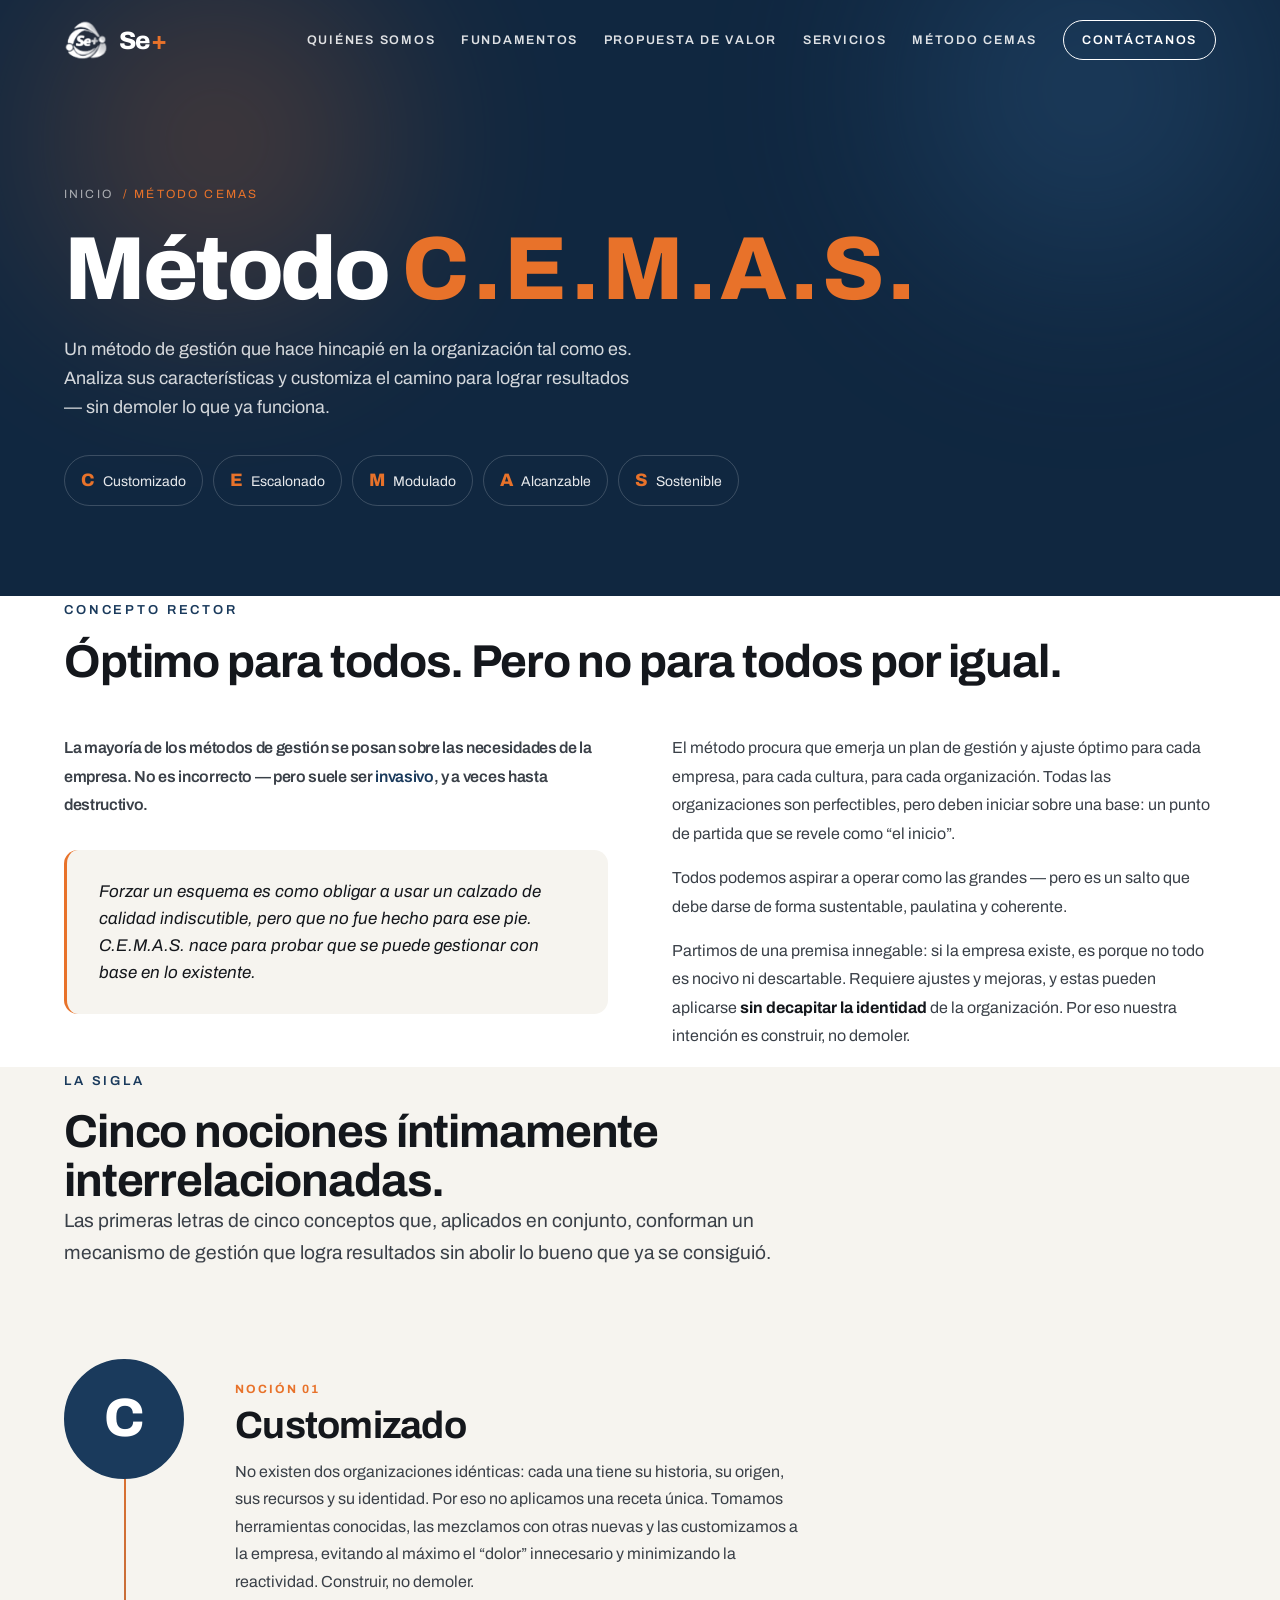
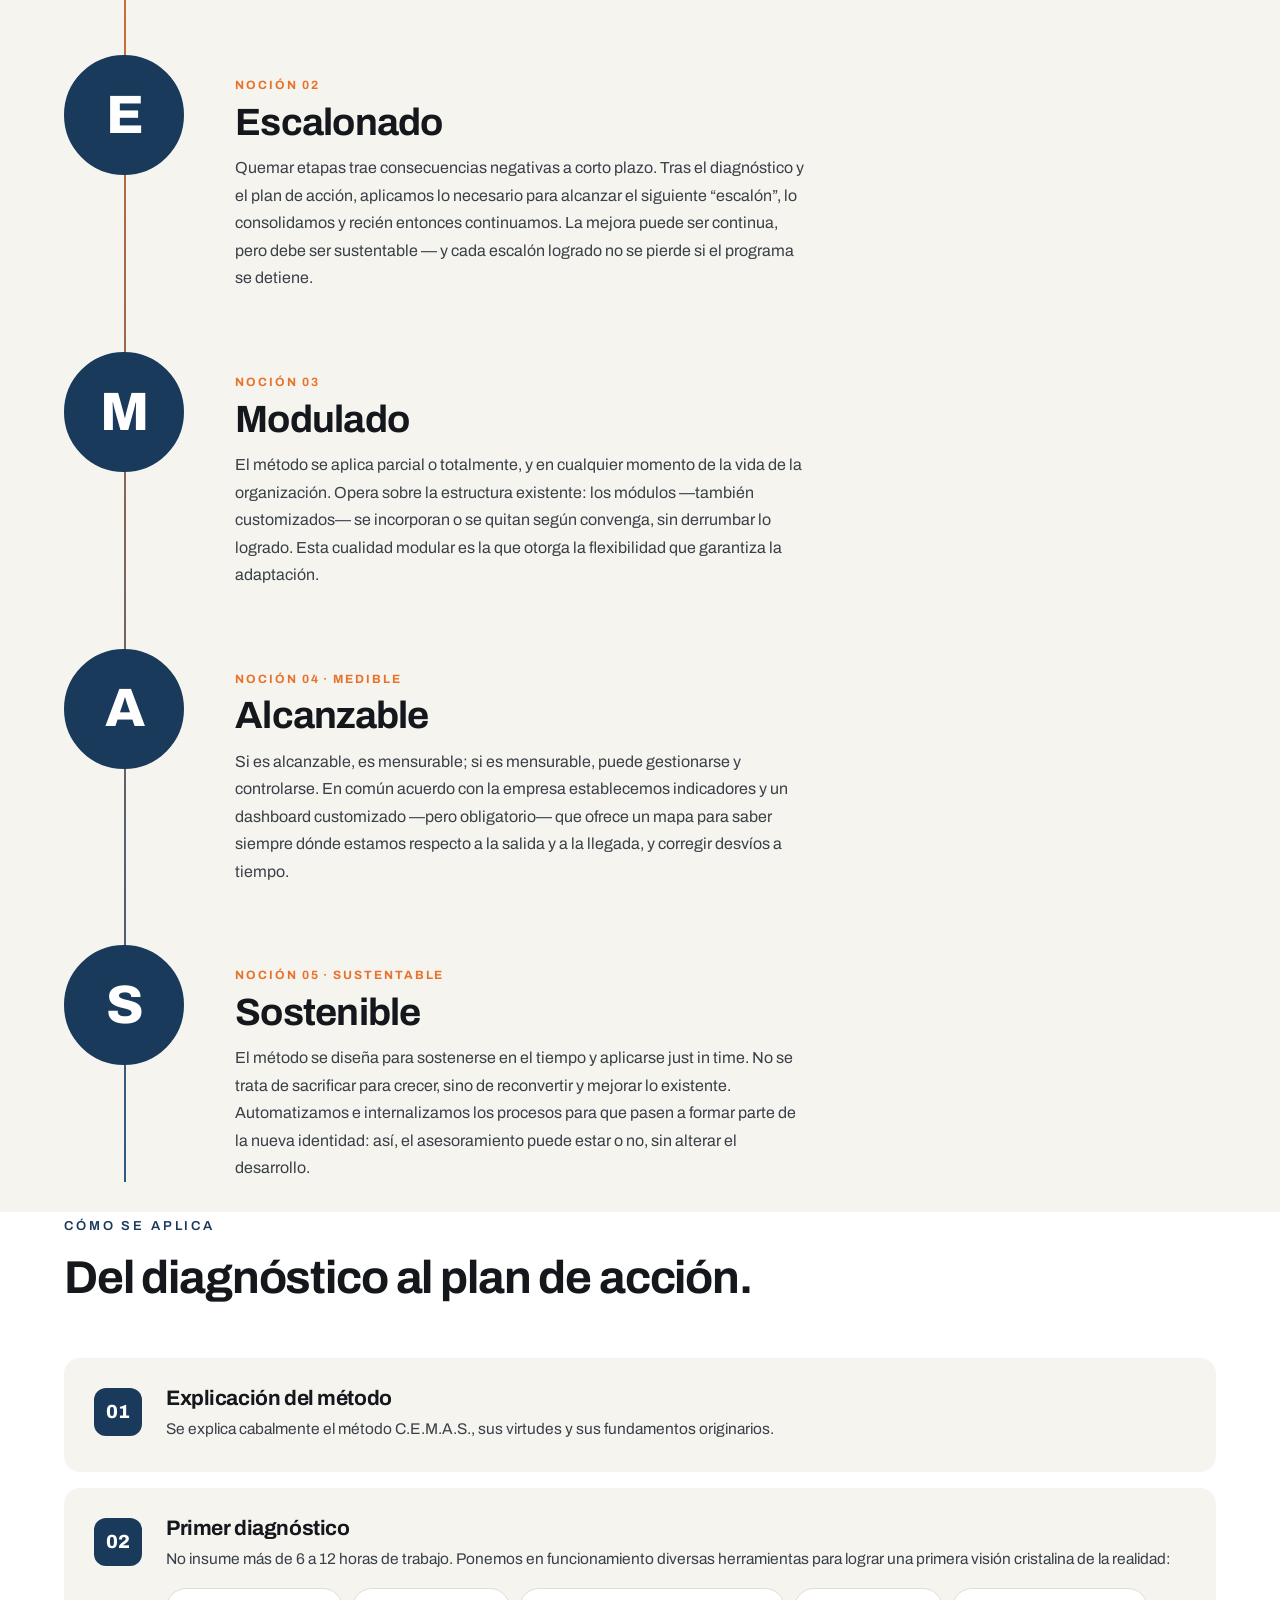
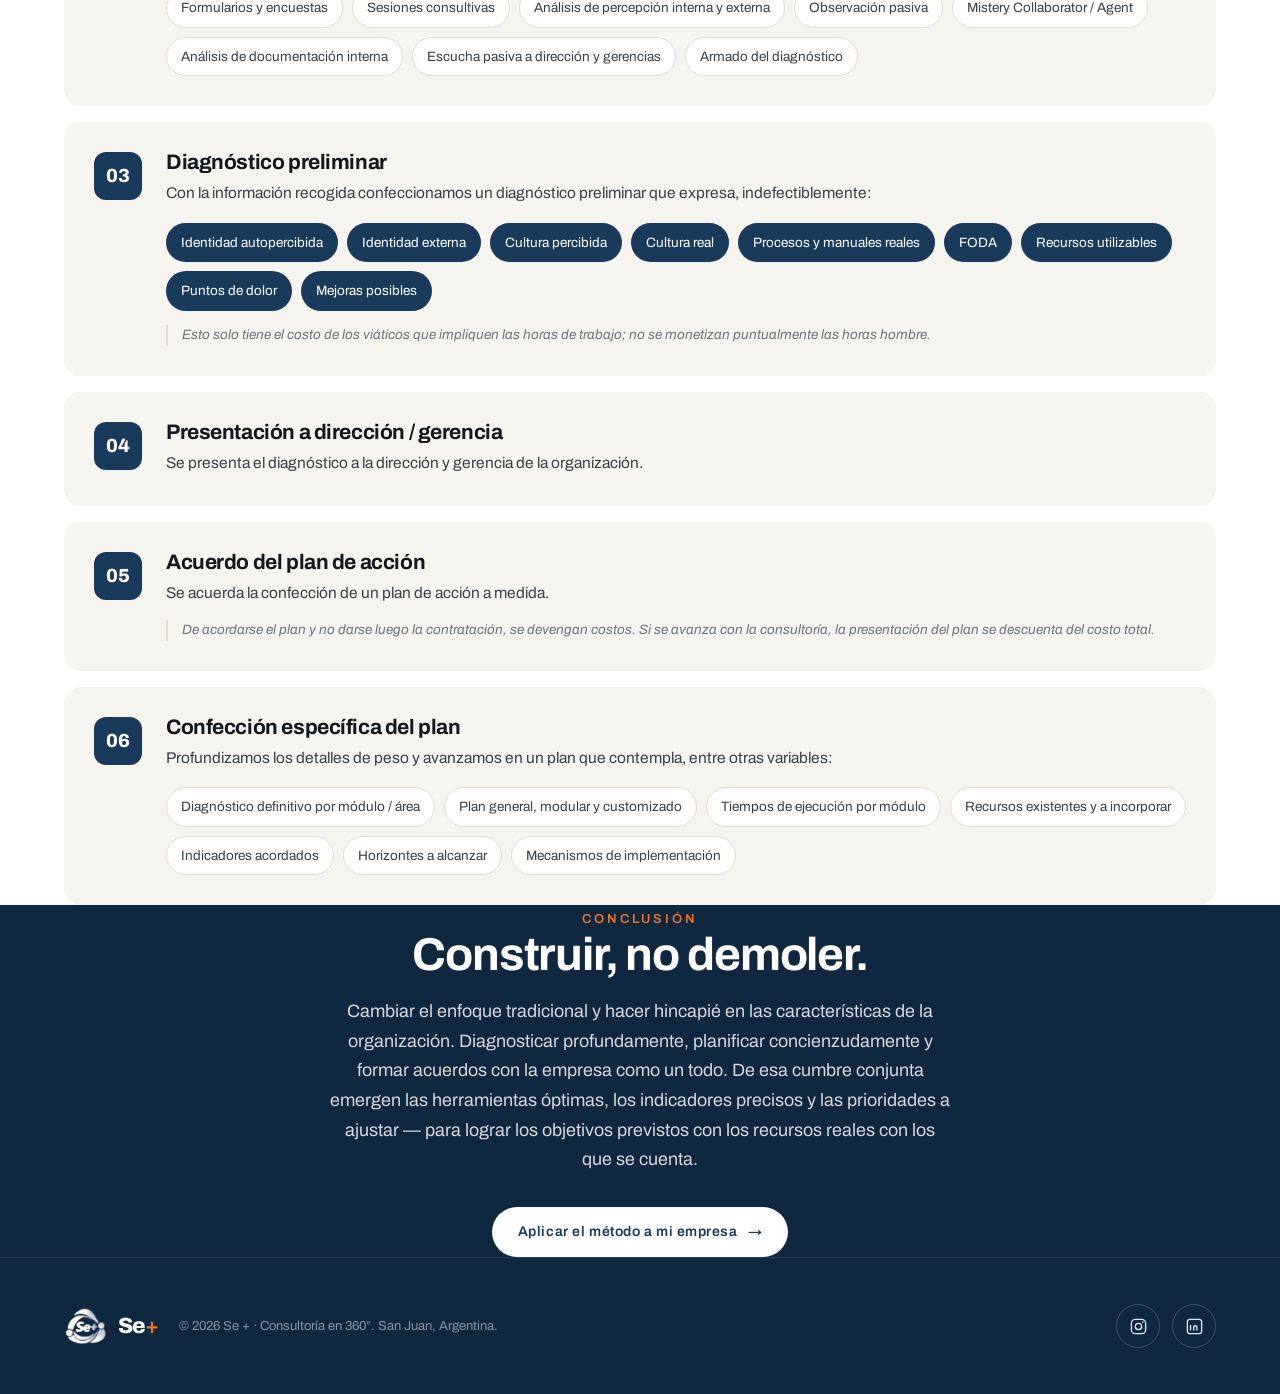
==== metodo-cemas.html @ 709ce649 "Initial Semas landing" ====
<!DOCTYPE html>
<html lang="es">
<head>
<meta charset="UTF-8" />
<meta name="viewport" content="width=device-width, initial-scale=1.0" />
<title>Método C.E.M.A.S. · Se +</title>
<link rel="stylesheet" href="assets/styles.css" />
<style>
.subhero{ position:relative; background:var(--navy-deep); color:#fff; padding:clamp(140px,20vh,210px) 0 clamp(70px,10vh,110px); overflow:hidden; }
.subhero__orb{ position:absolute; width:46vw; height:46vw; border-radius:50%; background:radial-gradient(circle,#E8722A,transparent 64%); filter:blur(80px); opacity:.3; top:-12vw; left:-6vw; }
.subhero__orb.b{ background:radial-gradient(circle,#2d5a85,transparent 65%); opacity:.5; left:auto; right:-8vw; top:-16vw; }
.subhero .wrap{ position:relative; z-index:2; }
.subhero .crumb{ font-size:12px; letter-spacing:.18em; text-transform:uppercase; color:var(--gold); display:inline-flex; gap:10px; align-items:center; }
.subhero .crumb a{ color:rgba(255,255,255,.6); }
.subhero h1{ margin-top:20px; color:#fff; }
.subhero h1 .letters{ color:var(--gold); letter-spacing:.04em; }
.subhero p{ margin-top:22px; max-width:58ch; color:rgba(255,255,255,.82); font-size:clamp(17px,1.4vw,21px); line-height:1.6; }
/* sigla chips en hero */
.sigla{ display:flex; flex-wrap:wrap; gap:10px; margin-top:34px; }
.sigla span{ display:inline-flex; align-items:baseline; gap:8px; padding:10px 16px; border:1px solid rgba(255,255,255,.18); border-radius:100px; font-size:14px; color:rgba(255,255,255,.9); }
.sigla span b{ color:var(--gold); font-size:18px; font-weight:800; }

/* CONCEPTO RECTOR */
.concept{ background:var(--white); }
.concept .split{ display:grid; grid-template-columns:1fr 1fr; gap:clamp(34px,5vw,72px); align-items:start; }
.concept .col p{ font-size:16px; line-height:1.78; color:var(--ink-soft); margin-bottom:16px; }
.concept .pull{ font-size:clamp(22px,2.4vw,32px); font-weight:600; letter-spacing:-.02em; line-height:1.32; color:var(--ink); }
.concept .pull em{ font-style:normal; color:var(--navy); }
.quote{ margin-top:30px; padding:28px 32px; background:var(--cream); border-radius:14px; border-left:3px solid var(--gold); font-size:17px; line-height:1.6; color:var(--ink); font-style:italic; }
@media (max-width:860px){ .concept .split{ grid-template-columns:1fr; } }

/* TIMELINE 5 LETRAS */
.method{ background:var(--cream); }
.method__intro{ max-width:740px; }
.tl{ margin-top:60px; position:relative; }
.tl::before{ content:""; position:absolute; left:60px; top:30px; bottom:30px; width:2px; background:linear-gradient(var(--gold),var(--navy-mid)); }
.stage{ display:grid; grid-template-columns:120px 1fr; gap:clamp(20px,4vw,54px); padding:30px 0; align-items:start; }
.stage__letter{ width:120px; height:120px; border-radius:50%; background:var(--white); border:2px solid var(--line); display:flex; align-items:center; justify-content:center; font-size:54px; font-weight:800; color:var(--navy); position:relative; z-index:2; transition:.5s var(--ease); letter-spacing:-.02em; }
.stage.in .stage__letter{ background:var(--navy); color:#fff; border-color:var(--navy); }
.stage__body{ padding-top:16px; }
.stage__tag{ font-size:12px; font-weight:700; letter-spacing:.16em; text-transform:uppercase; color:var(--gold); }
.stage h3{ font-size:clamp(24px,3vw,38px); margin:6px 0 12px; letter-spacing:-.02em; }
.stage p{ max-width:64ch; font-size:16px; line-height:1.72; color:var(--ink-soft); }
@media (max-width:640px){
  .tl::before{ left:30px; }
  .stage{ grid-template-columns:60px 1fr; gap:20px; }
  .stage__letter{ width:60px; height:60px; font-size:28px; }
}

/* CÓMO SE APLICA — proceso */
.apply{ background:var(--white); }
.steps{ margin-top:56px; counter-reset:step; display:flex; flex-direction:column; gap:16px; }
.step{ display:grid; grid-template-columns:auto 1fr; gap:24px; padding:30px; background:var(--cream); border-radius:16px; align-items:start; transition:.4s var(--ease); }
.step:hover{ background:var(--cream-2); }
.step__n{ counter-increment:step; width:48px; height:48px; flex:none; border-radius:12px; background:var(--navy); color:#fff; display:flex; align-items:center; justify-content:center; font-size:19px; font-weight:800; }
.step__n::before{ content:counter(step,decimal-leading-zero); }
.step h3{ font-size:21px; margin-bottom:6px; }
.step p{ font-size:15.5px; line-height:1.7; color:var(--ink-soft); }
.step .callout{ display:block; margin-top:14px; font-size:13.5px; line-height:1.55; color:var(--muted); font-style:italic; padding-left:14px; border-left:2px solid var(--line); }
.chips{ display:flex; flex-wrap:wrap; gap:9px; margin-top:16px; }
.chips span{ font-size:13.5px; padding:8px 14px; background:var(--white); border:1px solid var(--line); border-radius:100px; color:var(--ink-soft); }
.chips.out span{ border-color:transparent; background:var(--navy); color:#fff; }
@media (max-width:560px){ .step{ grid-template-columns:1fr; gap:14px; } }

/* CIERRE */
.closing{ background:var(--navy-deep); color:#fff; }
.closing .wrap{ max-width:900px; text-align:center; }
.closing .eyebrow{ color:var(--gold); }
.closing h2{ color:#fff; margin-bottom:18px; }
.closing p{ color:rgba(255,255,255,.82); font-size:clamp(17px,1.4vw,20px); line-height:1.65; margin-inline:auto; max-width:62ch; }
.closing .btn{ margin-top:32px; }
</style>
</head>
<body>

<header class="nav" id="nav">
  <a href="index.html" class="nav__logo" aria-label="Se + inicio">
    <span class="nav__mark"><img src="assets/logomark-white.png" class="logo-white" alt="" /><img src="assets/logomark-color.png" class="logo-color" alt="" /></span>
    <span class="nav__word">Se<b>+</b></span>
  </a>
  <nav class="nav__menu" id="menu">
    <a class="nav__link" href="quienes-somos.html">Quiénes Somos</a>
    <a class="nav__link" href="index.html#fundamentos">Fundamentos</a>
    <a class="nav__link" href="index.html#propuesta">Propuesta de Valor</a>
    <a class="nav__link" href="index.html#servicios">Servicios</a>
    <a class="nav__link" href="metodo-cemas.html">Método CEMAS</a>
    <a class="nav__link cta" href="index.html#contacto">Contáctanos</a>
  </nav>
  <button class="nav__burger" id="burger" aria-label="Menú"><span></span></button>
</header>

<section class="subhero" data-screen-label="CEMAS — hero">
  <div class="subhero__orb"></div>
  <div class="subhero__orb b"></div>
  <div class="wrap">
    <span class="crumb"><a href="index.html">Inicio</a> / Método CEMAS</span>
    <h1 class="display" data-reveal data-d="1">Método <span class="letters">C.E.M.A.S.</span></h1>
    <p data-reveal data-d="2">Un método de gestión que hace hincapié en la organización tal como es. Analiza sus características y customiza el camino para lograr resultados — sin demoler lo que ya funciona.</p>
    <div class="sigla" data-reveal data-d="3">
      <span><b>C</b> Customizado</span>
      <span><b>E</b> Escalonado</span>
      <span><b>M</b> Modulado</span>
      <span><b>A</b> Alcanzable</span>
      <span><b>S</b> Sostenible</span>
    </div>
  </div>
</section>

<!-- CONCEPTO RECTOR -->
<section class="section concept" data-screen-label="Concepto rector">
  <div class="wrap">
    <div class="section__head" style="margin-bottom:48px;">
      <span class="eyebrow" data-reveal>Concepto rector</span>
      <h2 class="h-lg" data-reveal data-d="1" style="margin-top:16px;">Óptimo para todos. Pero no para todos por igual.</h2>
    </div>
    <div class="split">
      <div class="col">
        <p class="pull" data-reveal>La mayoría de los métodos de gestión se posan sobre las necesidades de la empresa. No es incorrecto — pero suele ser <em>invasivo</em>, y a veces hasta destructivo.</p>
        <div class="quote" data-reveal data-d="1">Forzar un esquema es como obligar a usar un calzado de calidad indiscutible, pero que no fue hecho para ese pie. C.E.M.A.S. nace para probar que se puede gestionar con base en lo existente.</div>
      </div>
      <div class="col" data-reveal data-d="2">
        <p>El método procura que emerja un plan de gestión y ajuste óptimo para cada empresa, para cada cultura, para cada organización. Todas las organizaciones son perfectibles, pero deben iniciar sobre una base: un punto de partida que se revele como “el inicio”.</p>
        <p>Todos podemos aspirar a operar como las grandes — pero es un salto que debe darse de forma sustentable, paulatina y coherente.</p>
        <p>Partimos de una premisa innegable: si la empresa existe, es porque no todo es nocivo ni descartable. Requiere ajustes y mejoras, y estas pueden aplicarse <b style="color:var(--ink)">sin decapitar la identidad</b> de la organización. Por eso nuestra intención es construir, no demoler.</p>
      </div>
    </div>
  </div>
</section>

<!-- 5 LETRAS -->
<section class="section method" data-screen-label="Método — las 5 nociones">
  <div class="wrap">
    <div class="method__intro">
      <span class="eyebrow" data-reveal>La sigla</span>
      <h2 class="h-lg" data-reveal data-d="1" style="margin-top:16px;">Cinco nociones íntimamente interrelacionadas.</h2>
      <p class="lead" data-reveal data-d="2">Las primeras letras de cinco conceptos que, aplicados en conjunto, conforman un mecanismo de gestión que logra resultados sin abolir lo bueno que ya se consiguió.</p>
    </div>

    <div class="tl">
      <article class="stage" data-reveal>
        <div class="stage__letter">C</div>
        <div class="stage__body">
          <span class="stage__tag">Noción 01</span>
          <h3>Customizado</h3>
          <p>No existen dos organizaciones idénticas: cada una tiene su historia, su origen, sus recursos y su identidad. Por eso no aplicamos una receta única. Tomamos herramientas conocidas, las mezclamos con otras nuevas y las customizamos a la empresa, evitando al máximo el “dolor” innecesario y minimizando la reactividad. Construir, no demoler.</p>
        </div>
      </article>
      <article class="stage" data-reveal>
        <div class="stage__letter">E</div>
        <div class="stage__body">
          <span class="stage__tag">Noción 02</span>
          <h3>Escalonado</h3>
          <p>Quemar etapas trae consecuencias negativas a corto plazo. Tras el diagnóstico y el plan de acción, aplicamos lo necesario para alcanzar el siguiente “escalón”, lo consolidamos y recién entonces continuamos. La mejora puede ser continua, pero debe ser sustentable — y cada escalón logrado no se pierde si el programa se detiene.</p>
        </div>
      </article>
      <article class="stage" data-reveal>
        <div class="stage__letter">M</div>
        <div class="stage__body">
          <span class="stage__tag">Noción 03</span>
          <h3>Modulado</h3>
          <p>El método se aplica parcial o totalmente, y en cualquier momento de la vida de la organización. Opera sobre la estructura existente: los módulos —también customizados— se incorporan o se quitan según convenga, sin derrumbar lo logrado. Esta cualidad modular es la que otorga la flexibilidad que garantiza la adaptación.</p>
        </div>
      </article>
      <article class="stage" data-reveal>
        <div class="stage__letter">A</div>
        <div class="stage__body">
          <span class="stage__tag">Noción 04 · Medible</span>
          <h3>Alcanzable</h3>
          <p>Si es alcanzable, es mensurable; si es mensurable, puede gestionarse y controlarse. En común acuerdo con la empresa establecemos indicadores y un dashboard customizado —pero obligatorio— que ofrece un mapa para saber siempre dónde estamos respecto a la salida y a la llegada, y corregir desvíos a tiempo.</p>
        </div>
      </article>
      <article class="stage" data-reveal>
        <div class="stage__letter">S</div>
        <div class="stage__body">
          <span class="stage__tag">Noción 05 · Sustentable</span>
          <h3>Sostenible</h3>
          <p>El método se diseña para sostenerse en el tiempo y aplicarse just in time. No se trata de sacrificar para crecer, sino de reconvertir y mejorar lo existente. Automatizamos e internalizamos los procesos para que pasen a formar parte de la nueva identidad: así, el asesoramiento puede estar o no, sin alterar el desarrollo.</p>
        </div>
      </article>
    </div>
  </div>
</section>

<!-- CÓMO SE APLICA -->
<section class="section apply" data-screen-label="Cómo se aplica">
  <div class="wrap">
    <div class="section__head">
      <span class="eyebrow" data-reveal>Cómo se aplica</span>
      <h2 class="h-lg" data-reveal data-d="1" style="margin-top:16px;">Del diagnóstico al plan de acción.</h2>
    </div>

    <div class="steps">
      <div class="step" data-reveal>
        <div class="step__n"></div>
        <div>
          <h3>Explicación del método</h3>
          <p>Se explica cabalmente el método C.E.M.A.S., sus virtudes y sus fundamentos originarios.</p>
        </div>
      </div>

      <div class="step" data-reveal>
        <div class="step__n"></div>
        <div>
          <h3>Primer diagnóstico</h3>
          <p>No insume más de 6 a 12 horas de trabajo. Ponemos en funcionamiento diversas herramientas para lograr una primera visión cristalina de la realidad:</p>
          <div class="chips">
            <span>Formularios y encuestas</span>
            <span>Sesiones consultivas</span>
            <span>Análisis de percepción interna y externa</span>
            <span>Observación pasiva</span>
            <span>Mistery Collaborator / Agent</span>
            <span>Análisis de documentación interna</span>
            <span>Escucha pasiva a dirección y gerencias</span>
            <span>Armado del diagnóstico</span>
          </div>
        </div>
      </div>

      <div class="step" data-reveal>
        <div class="step__n"></div>
        <div>
          <h3>Diagnóstico preliminar</h3>
          <p>Con la información recogida confeccionamos un diagnóstico preliminar que expresa, indefectiblemente:</p>
          <div class="chips out">
            <span>Identidad autopercibida</span>
            <span>Identidad externa</span>
            <span>Cultura percibida</span>
            <span>Cultura real</span>
            <span>Procesos y manuales reales</span>
            <span>FODA</span>
            <span>Recursos utilizables</span>
            <span>Puntos de dolor</span>
            <span>Mejoras posibles</span>
          </div>
          <span class="callout">Esto solo tiene el costo de los viáticos que impliquen las horas de trabajo; no se monetizan puntualmente las horas hombre.</span>
        </div>
      </div>

      <div class="step" data-reveal>
        <div class="step__n"></div>
        <div>
          <h3>Presentación a dirección / gerencia</h3>
          <p>Se presenta el diagnóstico a la dirección y gerencia de la organización.</p>
        </div>
      </div>

      <div class="step" data-reveal>
        <div class="step__n"></div>
        <div>
          <h3>Acuerdo del plan de acción</h3>
          <p>Se acuerda la confección de un plan de acción a medida.</p>
          <span class="callout">De acordarse el plan y no darse luego la contratación, se devengan costos. Si se avanza con la consultoría, la presentación del plan se descuenta del costo total.</span>
        </div>
      </div>

      <div class="step" data-reveal>
        <div class="step__n"></div>
        <div>
          <h3>Confección específica del plan</h3>
          <p>Profundizamos los detalles de peso y avanzamos en un plan que contempla, entre otras variables:</p>
          <div class="chips">
            <span>Diagnóstico definitivo por módulo / área</span>
            <span>Plan general, modular y customizado</span>
            <span>Tiempos de ejecución por módulo</span>
            <span>Recursos existentes y a incorporar</span>
            <span>Indicadores acordados</span>
            <span>Horizontes a alcanzar</span>
            <span>Mecanismos de implementación</span>
          </div>
        </div>
      </div>
    </div>
  </div>
</section>

<!-- CIERRE -->
<section class="section closing" data-screen-label="Conclusión">
  <div class="wrap">
    <span class="eyebrow" data-reveal>Conclusión</span>
    <h2 class="h-lg" data-reveal data-d="1">Construir, no demoler.</h2>
    <p data-reveal data-d="2">Cambiar el enfoque tradicional y hacer hincapié en las características de la organización. Diagnosticar profundamente, planificar concienzudamente y formar acuerdos con la empresa como un todo. De esa cumbre conjunta emergen las herramientas óptimas, los indicadores precisos y las prioridades a ajustar — para lograr los objetivos previstos con los recursos reales con los que se cuenta.</p>
    <a href="index.html#contacto" class="btn btn--light" data-reveal data-d="3">Aplicar el método a mi empresa <span class="arr">→</span></a>
  </div>
</section>

<footer class="contact foot foot--page" data-screen-label="Footer">
  <div class="wrap">
    <div class="contact__bottom">
      <div class="contact__brand">
        <div class="foot-logo">
          <img src="assets/logomark-white.png" alt="Se +" />
          <span class="w">Se<b>+</b></span>
        </div>
        <span class="copy">© 2026 Se + · Consultoría en 360°. San Juan, Argentina.</span>
      </div>
      <div class="social">
        <a href="#" aria-label="Instagram"><svg width="19" height="19" viewBox="0 0 24 24" fill="none" stroke="currentColor" stroke-width="1.7"><rect x="3" y="3" width="18" height="18" rx="5"/><circle cx="12" cy="12" r="4"/><circle cx="17.5" cy="6.5" r="1" fill="currentColor" stroke="none"/></svg></a>
        <a href="#" aria-label="LinkedIn"><svg width="19" height="19" viewBox="0 0 24 24" fill="none" stroke="currentColor" stroke-width="1.7"><rect x="3" y="3" width="18" height="18" rx="3"/><path d="M7 10v7M7 7v.01M11 17v-4a2 2 0 014 0v4"/></svg></a>
      </div>
    </div>
  </div>
</footer>

<script src="assets/main.js"></script>
</body>
</html>
---- assets/styles.css ----
/* =========================================================
   SE +  ·  Consultoría en 360
   Sistema de diseño — corporativo luminoso
   ========================================================= */

@import url('https://fonts.googleapis.com/css2?family=Archivo:ital,wght@0,300;0,400;0,500;0,600;0,700;0,800;0,900;1,400&display=swap');

:root{
  /* --- Color --- */
  --cream:        #F6F4EF;
  --cream-2:      #EFEBE3;
  --white:        #FFFFFF;
  --ink:          #14171C;
  --ink-soft:     #3A4048;
  --muted:        #6E747C;
  --line:         #E2DDD3;

  --navy:         #1A3A5C;
  --navy-deep:    #102740;
  --navy-mid:     #2D5A85;
  --navy-glow:    #3E76A8;

  --gold:         #E8722A;   /* el "+" / acento cálido del logo */
  --gold-soft:    #F0935A;

  /* --- Type --- */
  --font: 'Archivo', system-ui, -apple-system, sans-serif;

  /* --- Layout --- */
  --pad: clamp(22px, 5vw, 90px);
  --maxw: 1320px;

  /* --- Motion --- */
  --ease: cubic-bezier(.22,.61,.36,1);
  --ease-out: cubic-bezier(.16,1,.3,1);
}

*{ box-sizing:border-box; margin:0; padding:0; }
html{ scroll-behavior:smooth; -webkit-text-size-adjust:100%; }
body{
  font-family:var(--font);
  background:var(--cream);
  color:var(--ink);
  line-height:1.6;
  font-weight:400;
  overflow-x:hidden;
  -webkit-font-smoothing:antialiased;
  text-rendering:optimizeLegibility;
}
img{ display:block; max-width:100%; }
a{ color:inherit; text-decoration:none; }
button{ font-family:inherit; cursor:pointer; border:none; background:none; color:inherit; }
::selection{ background:var(--navy); color:#fff; }

/* --- Type helpers --- */
.eyebrow{
  font-size:13px; font-weight:600; letter-spacing:.22em;
  text-transform:uppercase; color:var(--navy);
}
.eyebrow .num{ color:var(--gold); margin-right:.6em; font-variant-numeric:tabular-nums; }

h1,h2,h3{ font-weight:700; letter-spacing:-0.02em; line-height:1.04; }
.display{
  font-size:clamp(40px, 7vw, 104px);
  font-weight:800; letter-spacing:-0.035em; line-height:.98;
}
.h-xl{ font-size:clamp(34px, 5.4vw, 76px); font-weight:700; letter-spacing:-0.03em; line-height:1.0; }
.h-lg{ font-size:clamp(28px, 3.6vw, 48px); font-weight:700; letter-spacing:-0.025em; line-height:1.05; }
.lead{ font-size:clamp(18px, 1.5vw, 23px); line-height:1.65; color:var(--ink-soft); font-weight:400; }
.body{ font-size:clamp(16px,1.15vw,18px); color:var(--ink-soft); line-height:1.75; }

.wrap{ max-width:var(--maxw); margin:0 auto; padding-inline:var(--pad); }

/* =========================================================
   Top navigation
   ========================================================= */
.nav{
  position:fixed; inset:0 0 auto 0; z-index:100;
  display:flex; align-items:center; justify-content:space-between;
  padding:18px var(--pad);
  transition:background .5s var(--ease), box-shadow .5s var(--ease), padding .4s var(--ease);
}
.nav.scrolled{
  background:rgba(246,244,239,.86);
  backdrop-filter:blur(16px) saturate(1.4);
  box-shadow:0 1px 0 var(--line);
  padding-block:12px;
}
.nav__logo{ display:flex; align-items:center; gap:11px; }
.nav__mark{ position:relative; width:44px; height:44px; flex:none; }
.nav__mark img{ position:absolute; inset:0; height:100%; width:100%; object-fit:contain; transition:opacity .4s var(--ease); }
.nav.scrolled .nav__mark .logo-white{ opacity:0; }
.nav:not(.scrolled) .nav__mark .logo-color{ opacity:0; }
.nav__word{ font-size:25px; font-weight:800; letter-spacing:-.03em; color:#fff; transition:color .4s var(--ease); line-height:1; }
.nav__word b{ color:var(--gold); font-weight:800; margin-left:1px; }
.nav.scrolled .nav__word{ color:var(--navy); }
@media (max-width:520px){ .nav__word{ display:none; } }

.nav__menu{ display:flex; align-items:center; gap:clamp(14px,2vw,34px); }
.nav__link{
  font-size:12.5px; font-weight:600; letter-spacing:.14em; text-transform:uppercase;
  color:#fff; opacity:.86; position:relative; padding:6px 0; transition:opacity .3s, color .3s;
  white-space:nowrap;
}
.nav.scrolled .nav__link{ color:var(--ink); opacity:.7; }
.nav__link::after{
  content:""; position:absolute; left:0; bottom:0; height:2px; width:0;
  background:var(--gold); transition:width .35s var(--ease);
}
.nav__link:hover{ opacity:1; }
.nav__link:hover::after{ width:100%; }
.nav__link.cta{
  border:1.5px solid currentColor; padding:9px 18px; border-radius:100px; opacity:1;
}
.nav.scrolled .nav__link.cta{ background:var(--navy); color:#fff; border-color:var(--navy); }
.nav__link.cta::after{ display:none; }

.nav__burger{ display:none; width:42px; height:42px; align-items:center; justify-content:center; }
.nav__burger span{ display:block; width:22px; height:2px; background:currentColor; position:relative; transition:.3s; }
.nav__burger span::before,.nav__burger span::after{ content:""; position:absolute; left:0; width:22px; height:2px; background:currentColor; transition:.3s; }
.nav__burger span::before{ top:-7px; } .nav__burger span::after{ top:7px; }
.nav:not(.scrolled) .nav__burger{ color:#fff; }

/* mobile drawer */
@media (max-width:1080px){
  .nav__menu{
    position:fixed; inset:0 0 0 auto; width:min(82vw,340px);
    flex-direction:column; align-items:flex-start; justify-content:center; gap:8px;
    background:var(--navy-deep); padding:40px var(--pad);
    transform:translateX(100%); transition:transform .5s var(--ease); z-index:120;
  }
  body.menu-open .nav__menu{ transform:translateX(0); }
  .nav__menu .nav__link{ color:#fff !important; opacity:.92; font-size:16px; }
  .nav__menu .nav__link.cta{ margin-top:14px; }
  .nav__burger{ display:flex; z-index:130; }
  body.menu-open .nav__burger span{ background:transparent; }
  body.menu-open .nav__burger span::before{ top:0; transform:rotate(45deg); background:#fff; }
  body.menu-open .nav__burger span::after{ top:0; transform:rotate(-45deg); background:#fff; }
}

/* =========================================================
   Image / video placeholders
   ========================================================= */
.ph{
  position:relative; overflow:hidden; background:var(--cream-2);
  background-image:
    repeating-linear-gradient(135deg, rgba(26,58,92,.05) 0 2px, transparent 2px 14px);
  display:flex; align-items:center; justify-content:center;
}
.ph--dark{
  background:var(--navy-deep);
  background-image:
    repeating-linear-gradient(135deg, rgba(255,255,255,.045) 0 2px, transparent 2px 16px);
}
.ph__tag{
  font-family:ui-monospace, 'SFMono-Regular', Menlo, monospace;
  font-size:11.5px; letter-spacing:.04em; color:var(--navy);
  background:rgba(255,255,255,.72); border:1px solid var(--line);
  padding:8px 13px; border-radius:6px; max-width:84%; text-align:center; line-height:1.5;
  backdrop-filter:blur(4px);
}
.ph--dark .ph__tag{ color:#cfe0f2; background:rgba(16,39,64,.5); border-color:rgba(255,255,255,.14); }
.ph__tag b{ display:block; font-weight:700; letter-spacing:.12em; text-transform:uppercase; margin-bottom:3px; color:var(--gold); }

/* =========================================================
   Buttons
   ========================================================= */
.btn{
  display:inline-flex; align-items:center; gap:10px;
  font-size:14px; font-weight:600; letter-spacing:.04em;
  padding:14px 26px; border-radius:100px; transition:.35s var(--ease);
}
.btn--solid{ background:var(--navy); color:#fff; }
.btn--solid:hover{ background:var(--navy-deep); transform:translateY(-2px); box-shadow:0 14px 34px -16px var(--navy); }
.btn--ghost{ border:1.5px solid var(--navy); color:var(--navy); }
.btn--ghost:hover{ background:var(--navy); color:#fff; }
.btn--light{ background:#fff; color:var(--navy); }
.btn .arr{ transition:transform .35s var(--ease); }
.btn:hover .arr{ transform:translateX(4px); }

/* =========================================================
   Scroll reveal
   ========================================================= */
[data-reveal]{ opacity:0; transform:translateY(34px); transition:opacity 1s var(--ease-out), transform 1s var(--ease-out); }
[data-reveal="left"]{ transform:translateX(-46px); }
[data-reveal="right"]{ transform:translateX(46px); }
[data-reveal].in{ opacity:1; transform:none; }
[data-reveal][data-d="1"]{ transition-delay:.08s; }
[data-reveal][data-d="2"]{ transition-delay:.16s; }
[data-reveal][data-d="3"]{ transition-delay:.24s; }
[data-reveal][data-d="4"]{ transition-delay:.32s; }
[data-reveal][data-d="5"]{ transition-delay:.40s; }
[data-reveal][data-d="6"]{ transition-delay:.48s; }
@media (prefers-reduced-motion:reduce){
  [data-reveal]{ opacity:1 !important; transform:none !important; }
  html{ scroll-behavior:auto; }
}

/* =========================================================
   Footer (compartido)
   ========================================================= */
.foot{ background:var(--navy-deep); color:#dfe7f0; }
.foot a:hover{ color:#fff; }

/* footer de subpáginas: separación + respiro */
.foot--page{ border-top:1px solid rgba(255,255,255,.1); padding:46px 0; }

.contact__bottom{ display:flex; justify-content:space-between; align-items:center; gap:24px; flex-wrap:wrap; }
.foot--page .contact__brand{ display:flex; align-items:center; gap:20px; flex-wrap:wrap; }
.foot-logo{ display:flex; align-items:center; gap:11px; }
.foot-logo img{ height:38px; width:auto; }
.foot-logo .w{ font-size:22px; font-weight:800; letter-spacing:-.03em; color:#fff; line-height:1; }
.foot-logo .w b{ color:var(--gold); }
.copy{ font-size:13px; color:rgba(255,255,255,.5); }
.social{ display:flex; gap:12px; }
.social a{ width:44px; height:44px; border-radius:50%; border:1px solid rgba(255,255,255,.2); display:flex; align-items:center; justify-content:center; color:#dfe7f0; transition:.3s; }
.social a:hover{ background:#fff; color:var(--navy); border-color:#fff; }
@media (max-width:600px){ .contact__bottom{ flex-direction:column; align-items:flex-start; gap:24px; } }
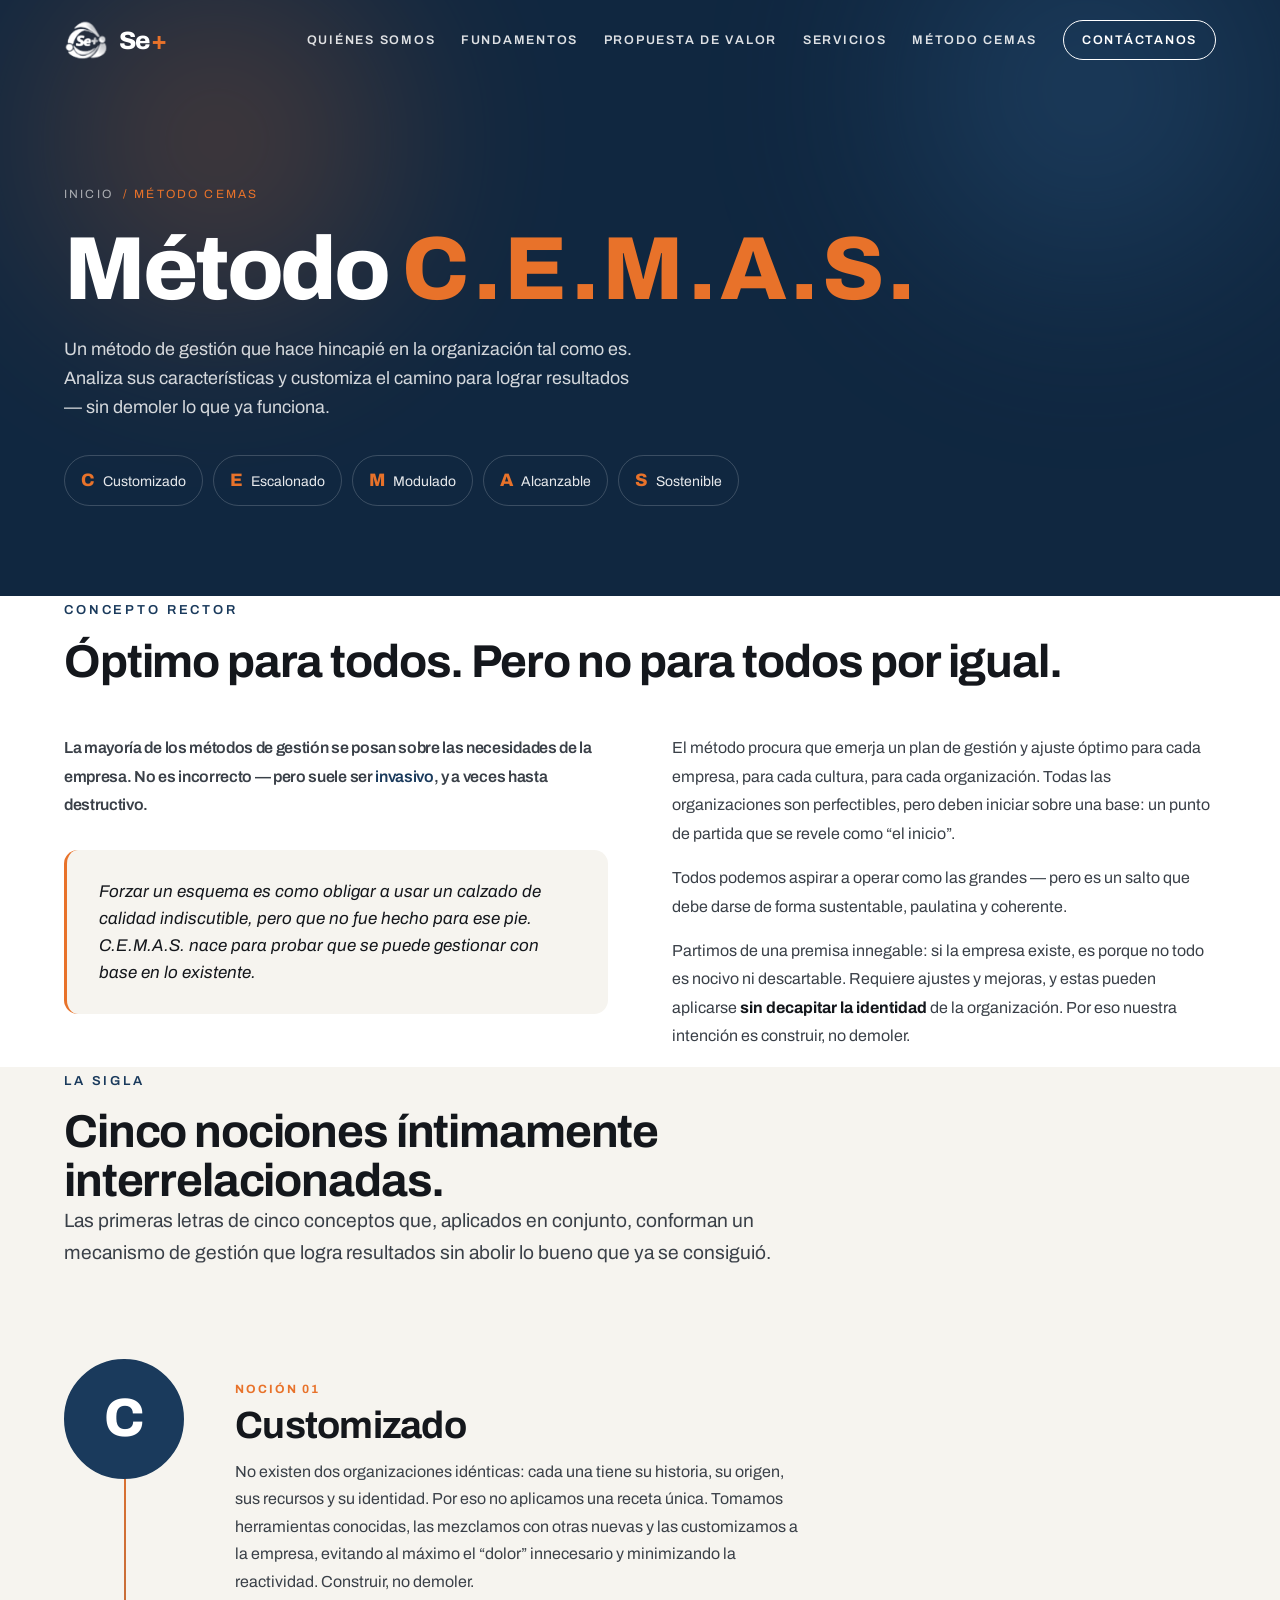
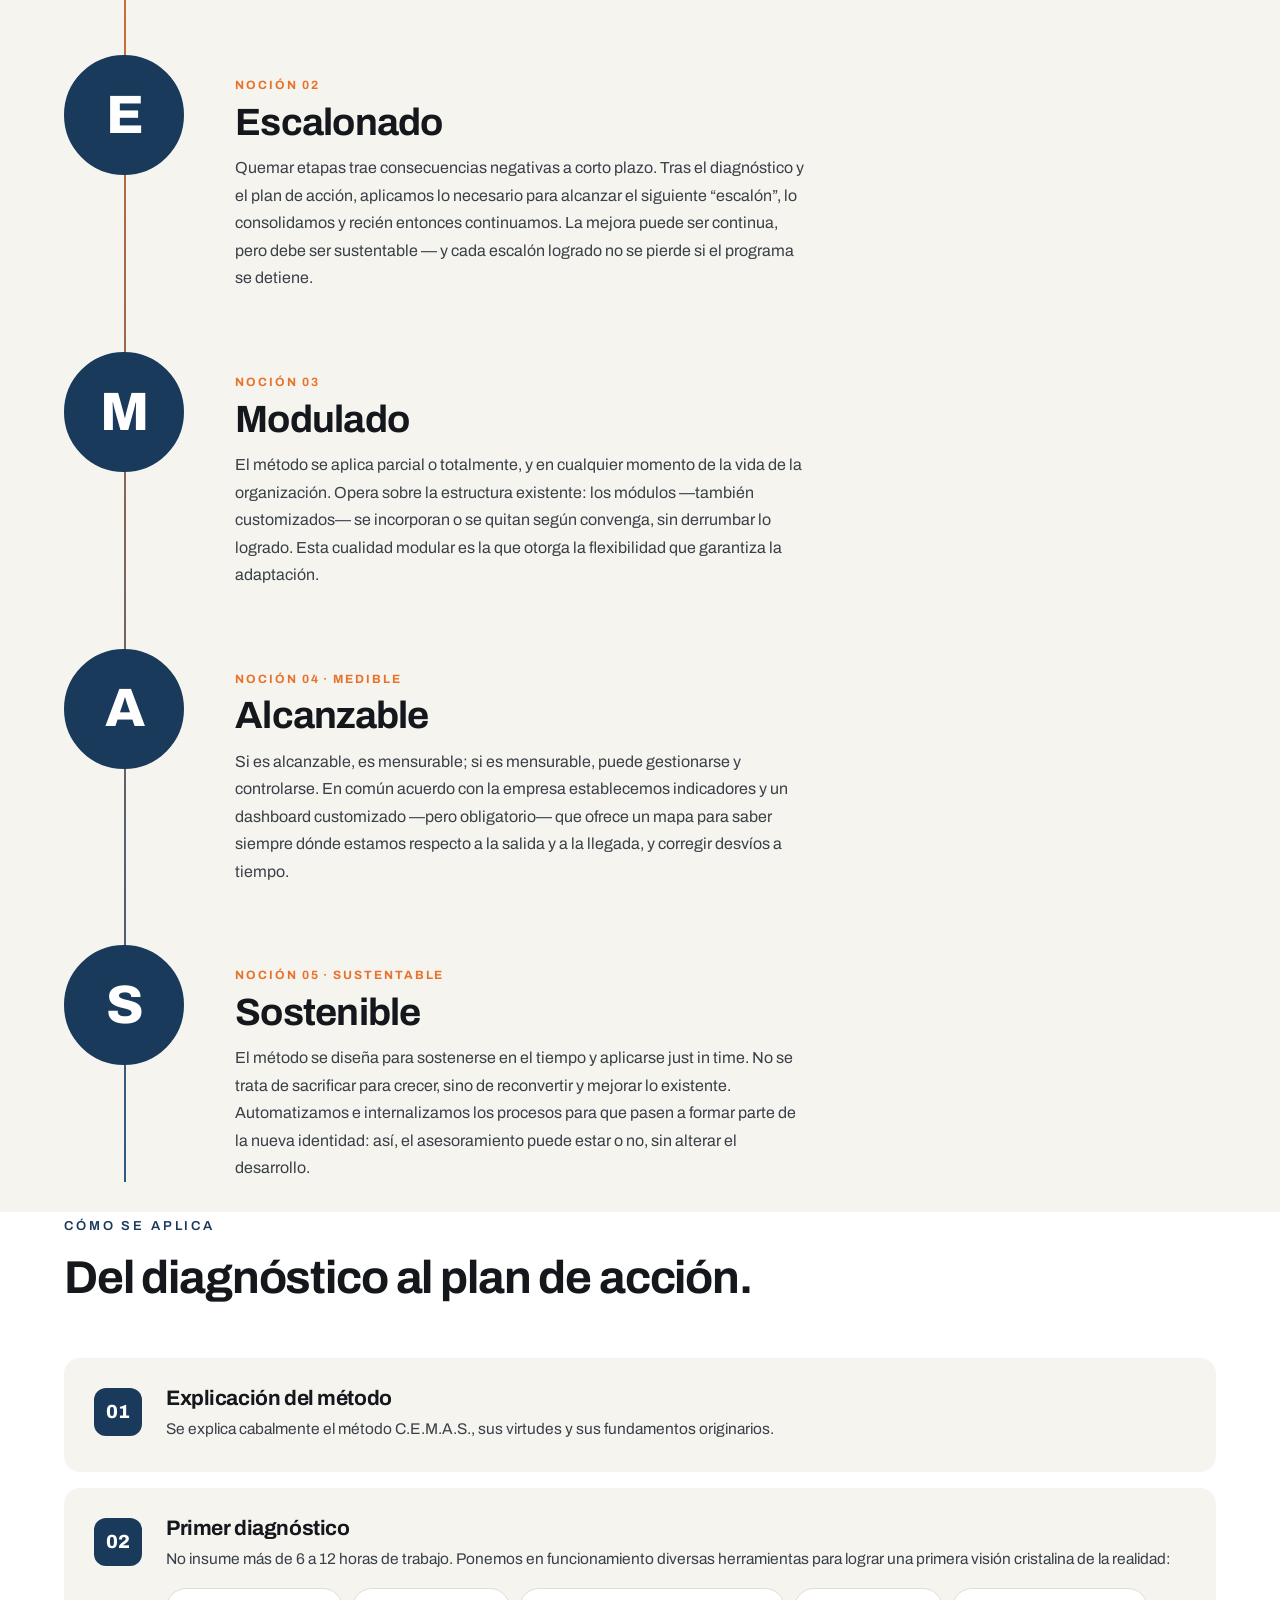
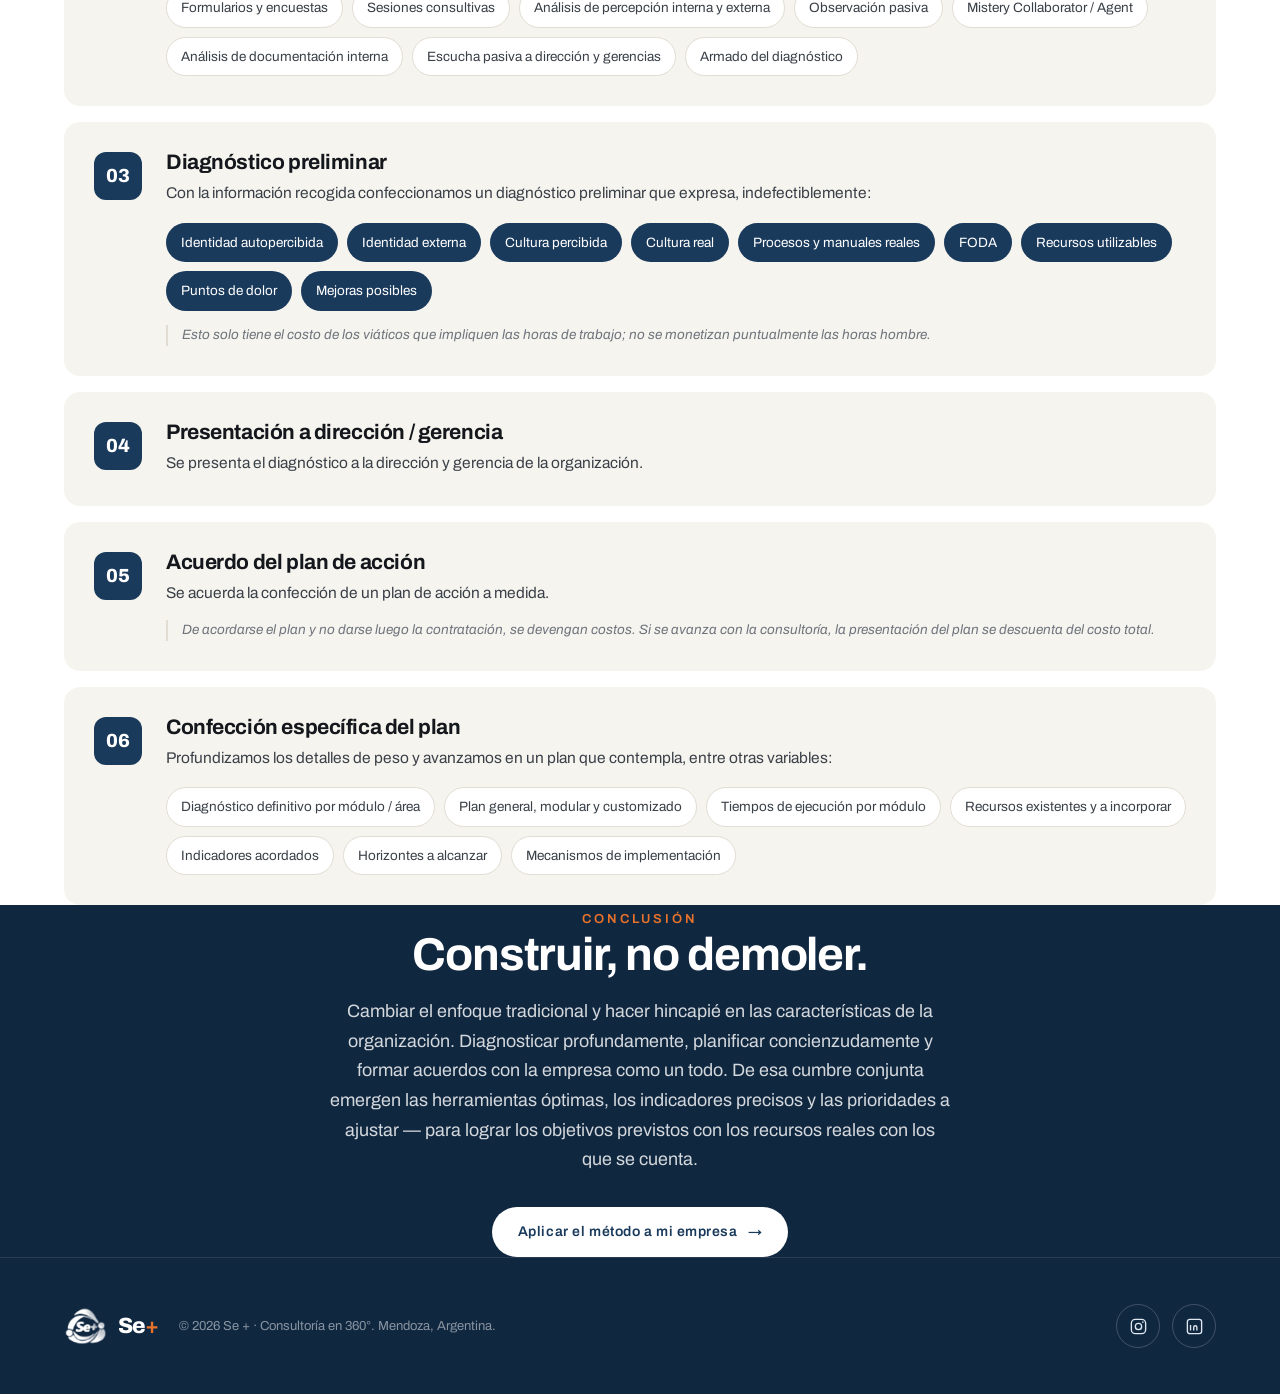
==== commit 8f524b15: "Actualizar clientes y datos de contacto" ====
--- a/metodo-cemas.html
+++ b/metodo-cemas.html
@@ -291,7 +291,7 @@
           <img src="assets/logomark-white.png" alt="Se +" />
           <span class="w">Se<b>+</b></span>
         </div>
-        <span class="copy">© 2026 Se + · Consultoría en 360°. San Juan, Argentina.</span>
+        <span class="copy">© 2026 Se + · Consultoría en 360°. Mendoza, Argentina.</span>
       </div>
       <div class="social">
         <a href="#" aria-label="Instagram"><svg width="19" height="19" viewBox="0 0 24 24" fill="none" stroke="currentColor" stroke-width="1.7"><rect x="3" y="3" width="18" height="18" rx="5"/><circle cx="12" cy="12" r="4"/><circle cx="17.5" cy="6.5" r="1" fill="currentColor" stroke="none"/></svg></a>
